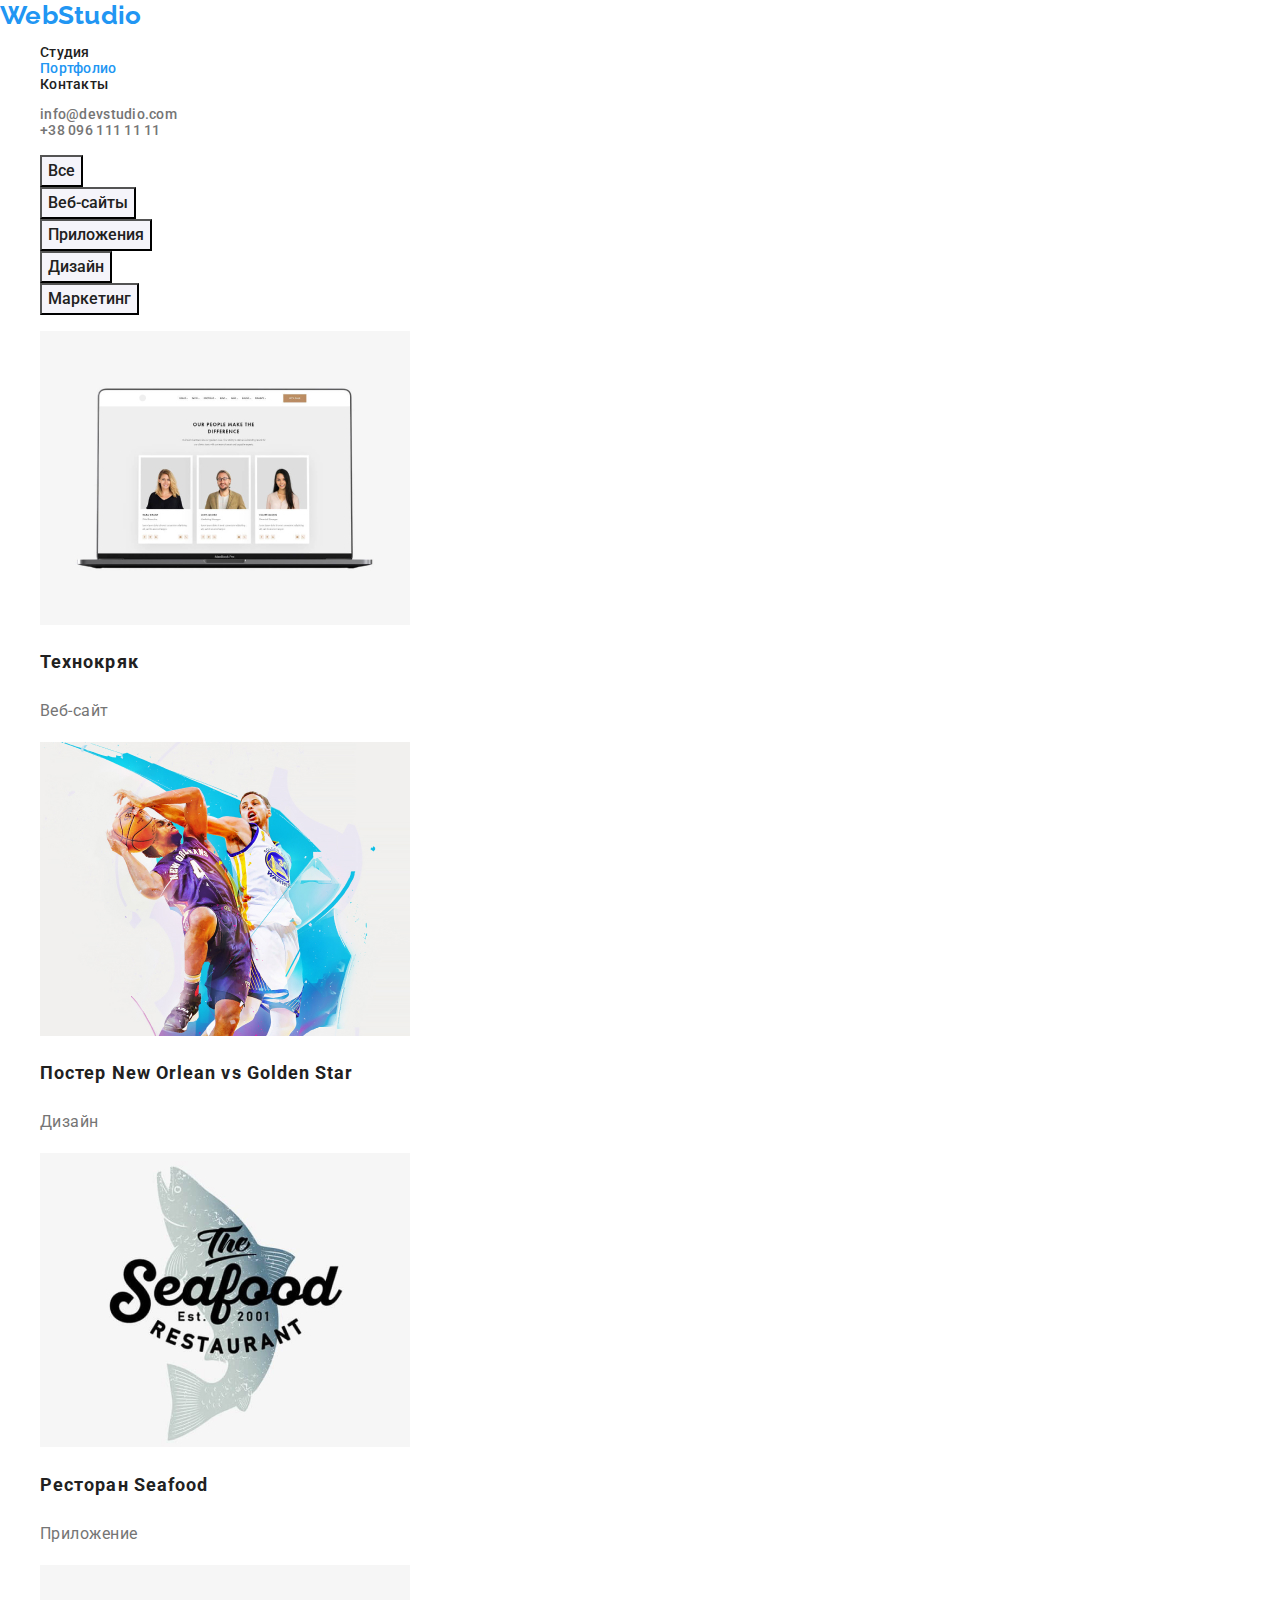
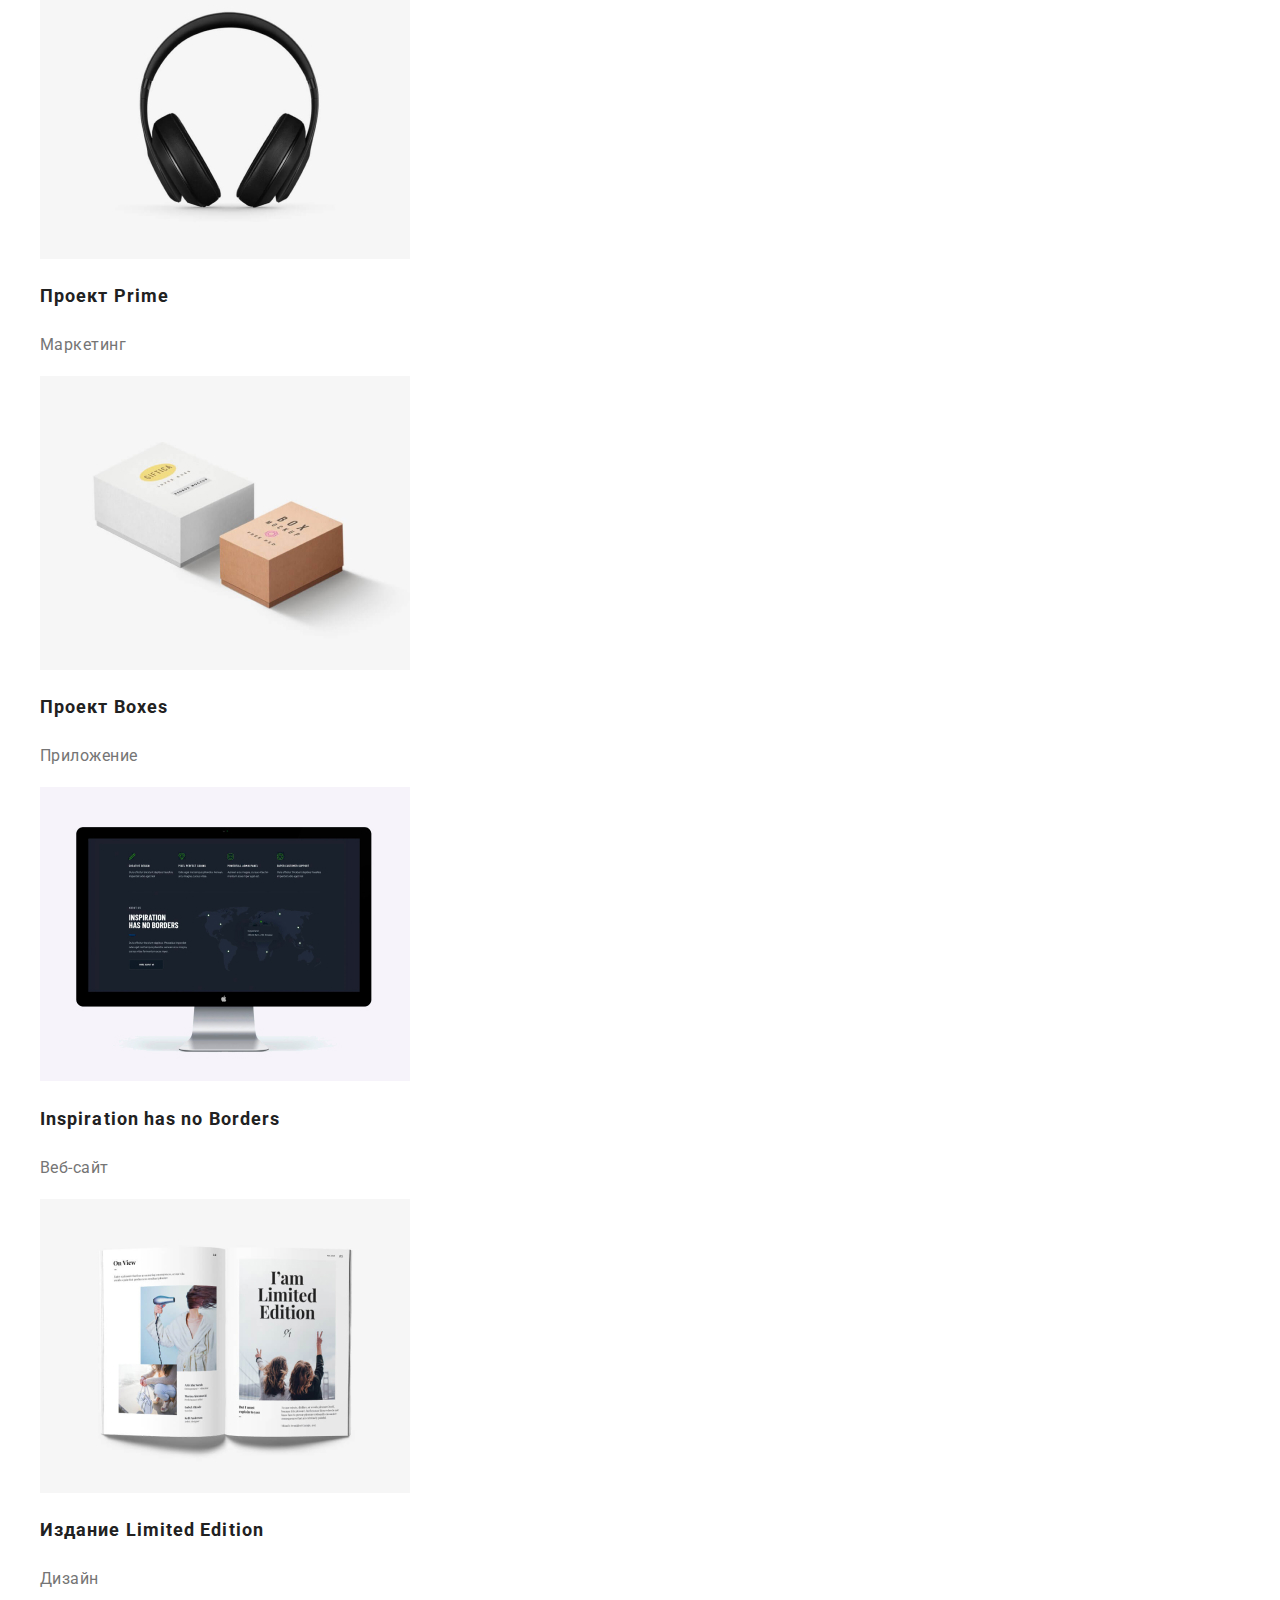
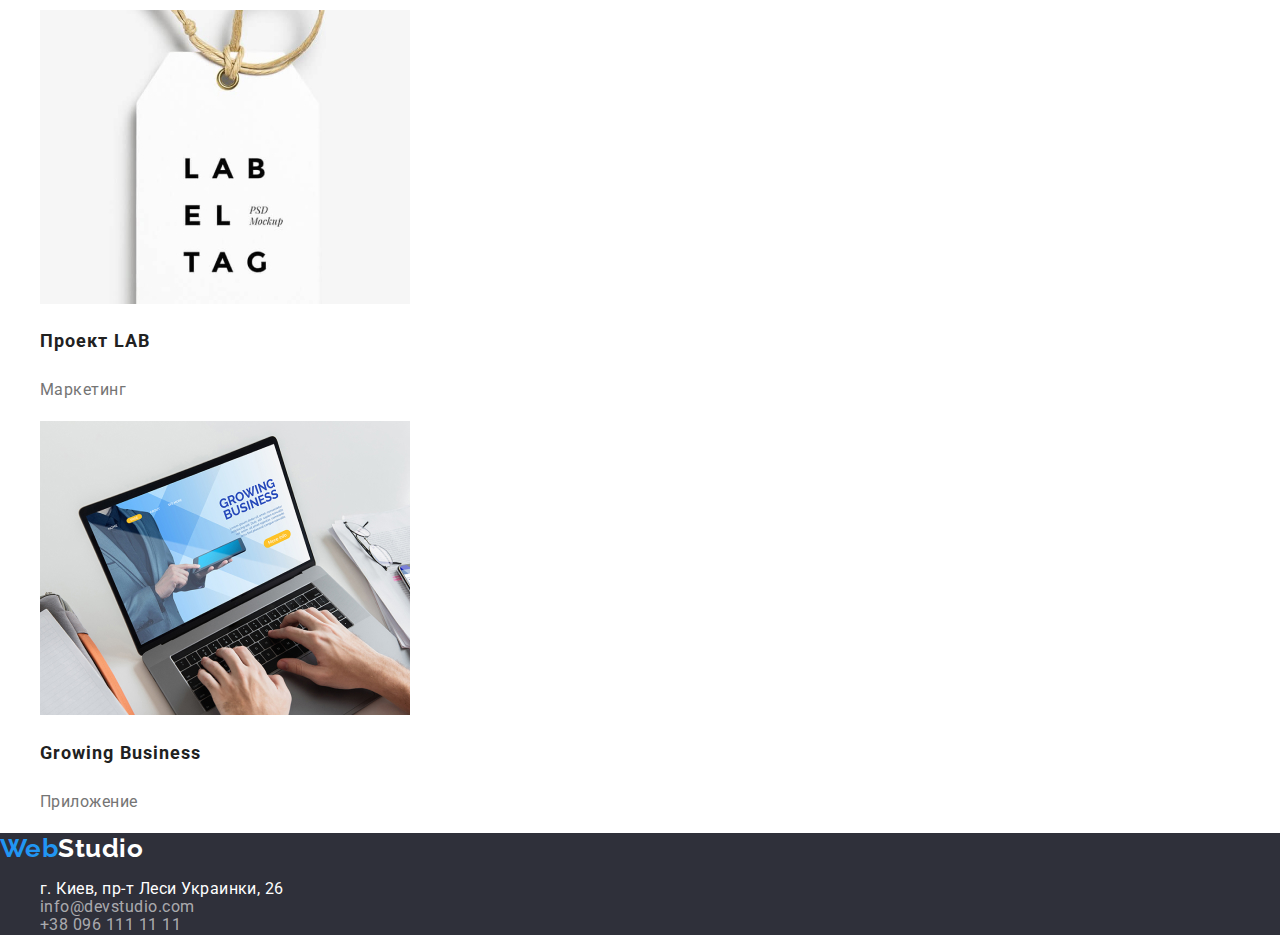
==== portfolio.html @ b7d8d353 "Добавляет файлы из ДЗ 2 и modern-normalize.min.css" ====
<!DOCTYPE html>
<html lang="en">

<head>
    <meta charset="UTF-8">
    <meta name="viewport" content="width=device-width, initial-scale=1.0">
    <title>Portfolio</title>
    <link href="https://fonts.googleapis.com/css2?family=Raleway:wght@700&family=Roboto:wght@400;500;700&display=swap"
        rel="stylesheet">
    <link rel="stylesheet"
        href="https://cdnjs.cloudflare.com/ajax/libs/modern-normalize/1.0.0/modern-normalize.min.css">
    <link rel="stylesheet" href="./css/style.css">
</head>

<body>
    <header class="header">
        <nav>
            <a href="./index.html" class="link logo"><span class="web">Web</span>Studio</a>

            <ul class="site-nav list">
                <li><a href="./index.html" class="link">Студия</a></li>
                <li><a href="./portfolio.html" class="link current">Портфолио</a></li>
                <li><a href="#contacts" class="link">Контакты</a></li>
            </ul>
        </nav>

        <address class="address">
            <ul class="list">
                <li><a href="mailto:info@devstudio.com" lang="en" class="link contacts-link">info@devstudio.com</a></li>
                <li><a href="tel:+380961111111" class="link contacts-link">+38 096 111 11 11</a></li>
            </ul>
        </address>
    </header>

    <main>

        <section class="section portfolio">

            <h1 hidden>Портфолио</h1>

            <ul class="list">
                <li><button type="button" class="filter">Все</button></li>
                <li><button type="button" class="filter">Веб-сайты</button></li>
                <li><button type="button" class="filter">Приложения</button></li>
                <li><button type="button" class="filter">Дизайн</button></li>
                <li><button type="button" class="filter">Маркетинг</button></li>
            </ul>

            <ul class="list">
                <li>
                    <img src="./images/portfolio/product1.jpg" alt="Ноутбук с открытым веб-сайтом" width="370">
                    <h2 class="subtitle">Технокряк</h2>
                    <p class="text">Веб-сайт</p>
                </li>
                <li>
                    <img src="./images/portfolio/product2.jpg" alt="Постер с двумя баскетболистами" width="370">
                    <h2 class="subtitle">Постер New Orlean vs Golden Star</h2>
                    <p class="text">Дизайн</p>
                </li>
                <li>
                    <img src="./images/portfolio/product3.jpg" alt="Логотип ресторана Сифуд" width="370">
                    <h2 class="subtitle">Ресторан Seafood</h2>
                    <p class="text">Приложение</p>
                </li>
                <li>
                    <img src="./images/portfolio/product4.jpg" alt="Наушники" width="370">
                    <h2 class="subtitle">Проект Prime</h2>
                    <p class="text">Маркетинг</p>
                </li>
                <li>
                    <img src="./images/portfolio/product5.jpg" alt="Две коробки" width="370">
                    <h2 class="subtitle">Проект Boxes</h2>
                    <p class="text">Приложение</p>
                </li>
                <li>
                    <img src="./images/portfolio/product6.jpg" alt="Монитор с открытым веб-сайтом" width="370">
                    <h2 class="subtitle">Inspiration has no Borders</h2>
                    <p class="text">Веб-сайт</p>
                </li>
                <li>
                    <img src="./images/portfolio/product7.jpg" alt="Страницы журнала" width="370">
                    <h2 class="subtitle">Издание Limited Edition</h2>
                    <p class="text">Дизайн</p>
                </li>
                <li>
                    <img src="./images/portfolio/product8.jpg" alt="Этикетка" width="370">
                    <h2 class="subtitle">Проект LAB</h2>
                    <p class="text">Маркетинг</p>
                </li>
                <li>
                    <img src="./images/portfolio/product9.jpg" alt="Создание приложения для бизнеса за ноутбуком"
                        width="370">
                    <h2 class="subtitle">Growing Business</h2>
                    <p class="text">Приложение</p>
                </li>
            </ul>

        </section>

    </main>

    <footer class="footer">
        <a href="./index.html" lang="en" class="link logo"><span class="web">Web</span>Studio</a>
        <address id="contacts" class="address">
            <ul class="list">
                <li>
                    <a href="https://goo.gl/maps/ZpMErmG3QKiE5SAo8" target="_blank" rel="noopener noreferer"
                        class="link map">г. Киев,
                        пр-т Леси Украинки, 26</a>
                </li>
                <li>
                    <a href="mailto:info@devstudio.com" lang="en" class="link contacts">info@devstudio.com</a>
                </li>
                <li>
                    <a href="tel:+380961111111" class="link contacts">+38 096 111 11 11</a>
                </li>
            </ul>
        </address>
    </footer>
</body>

</html>
---- css/style.css ----
:root {
  --primary-text-color: #757575;
  --title-text-color: #212121;
  --accent-color: #2196f3;
  --white: #ffffff;
  --black: #000000;
  --footer-address-color: rgba(255, 255, 255, 0.6);
  --bg-main: #2f303a;
  --bg-team: #f5f4fa;
}

body {
  color: var(--primary-text-color);
  font-family: "Roboto", sans-serif;
  font-style: normal;
  letter-spacing: 0.03em;
}

.link {
  text-decoration: none;
}

.header {
  background-color: var(--white);
  font-weight: 500;
  font-size: 14px;
  line-height: 1.14;
  letter-spacing: 0.02em;
}

.logo {
  font-family: "Raleway", sans-serif;
  font-weight: bold;
  font-size: 26px;
  line-height: 1.19;
}

.header .logo {
  color: var(--black);
}

.web {
  color: var(--accent-color);
}

.site-nav a {
  color: var(--title-text-color);
}

.site-nav .current {
  color: var(--accent-color);
}

.address {
  font-style: normal;
}

.contacts-link {
  color: var(--primary-text-color);
}

.hero {
  background-color: var(--bg-main);
}

.hero-title {
  font-weight: 900;
  font-size: 44px;
  line-height: 1.36;
  text-align: center;
  letter-spacing: 0.06em;
  text-transform: uppercase;
  color: var(--white);
}

.button {
  font-family: inherit;
  font-style: normal;
  font-weight: bold;
  font-size: 16px;
  line-height: 1.875;
  text-align: center;
  letter-spacing: 0.06em;
  color: var(--white);
  background-color: var(--accent-color);
}

.section .title {
  font-weight: bold;
  font-size: 36px;
  line-height: 1.17;
  text-align: center;
  color: var(--title-text-color);
}

.features,
.work {
  background-color: var(--white);
}

.features .subtitle {
  font-weight: bold;
  font-size: 14px;
  line-height: 1.14;
  text-transform: uppercase;
  color: var(--title-text-color);
}

.features .text {
  font-weight: normal;
  font-size: 14px;
  line-height: 1.71;
}

.team {
  background-color: var(--bg-team);
}

.team .subtitle {
  font-weight: 500;
  font-size: 16px;
  line-height: 1.19;
  text-align: center;
  color: var(--title-text-color);
}

.team .text {
  font-weight: normal;
  font-size: 16px;
  line-height: 1.19;
  text-align: center;
}

.list {
  list-style: none;
}

.footer {
  background-color: var(--bg-main);
}

.footer .logo {
  color: var(--white);
}

.footer .contacts {
  color: var(--footer-address-color);
}

.footer .map {
  color: var(--white);
}

.link:hover,
.link:focus {
  color: var(--accent-color);
}

.button:hover,
.button:focus {
  color: var(--accent-color);
  background-color: var(--white);
}

.filter {
  font-family: inherit;
  font-style: normal;
  font-weight: 500;
  font-size: 16px;
  line-height: 1.625;
  text-align: center;
  color: #212121;
  background-color: var(--bg-team);
}

.filter:hover,
.filter:focus {
  color: var(--white);
  background-color: var(--accent-color);
}

.portfolio .subtitle {
  font-weight: bold;
  font-size: 18px;
  line-height: 2;
  letter-spacing: 0.06em;
  color: var(--title-text-color);
}

.portfolio .text {
  font-weight: normal;
  font-size: 16px;
  line-height: 1.875;
}
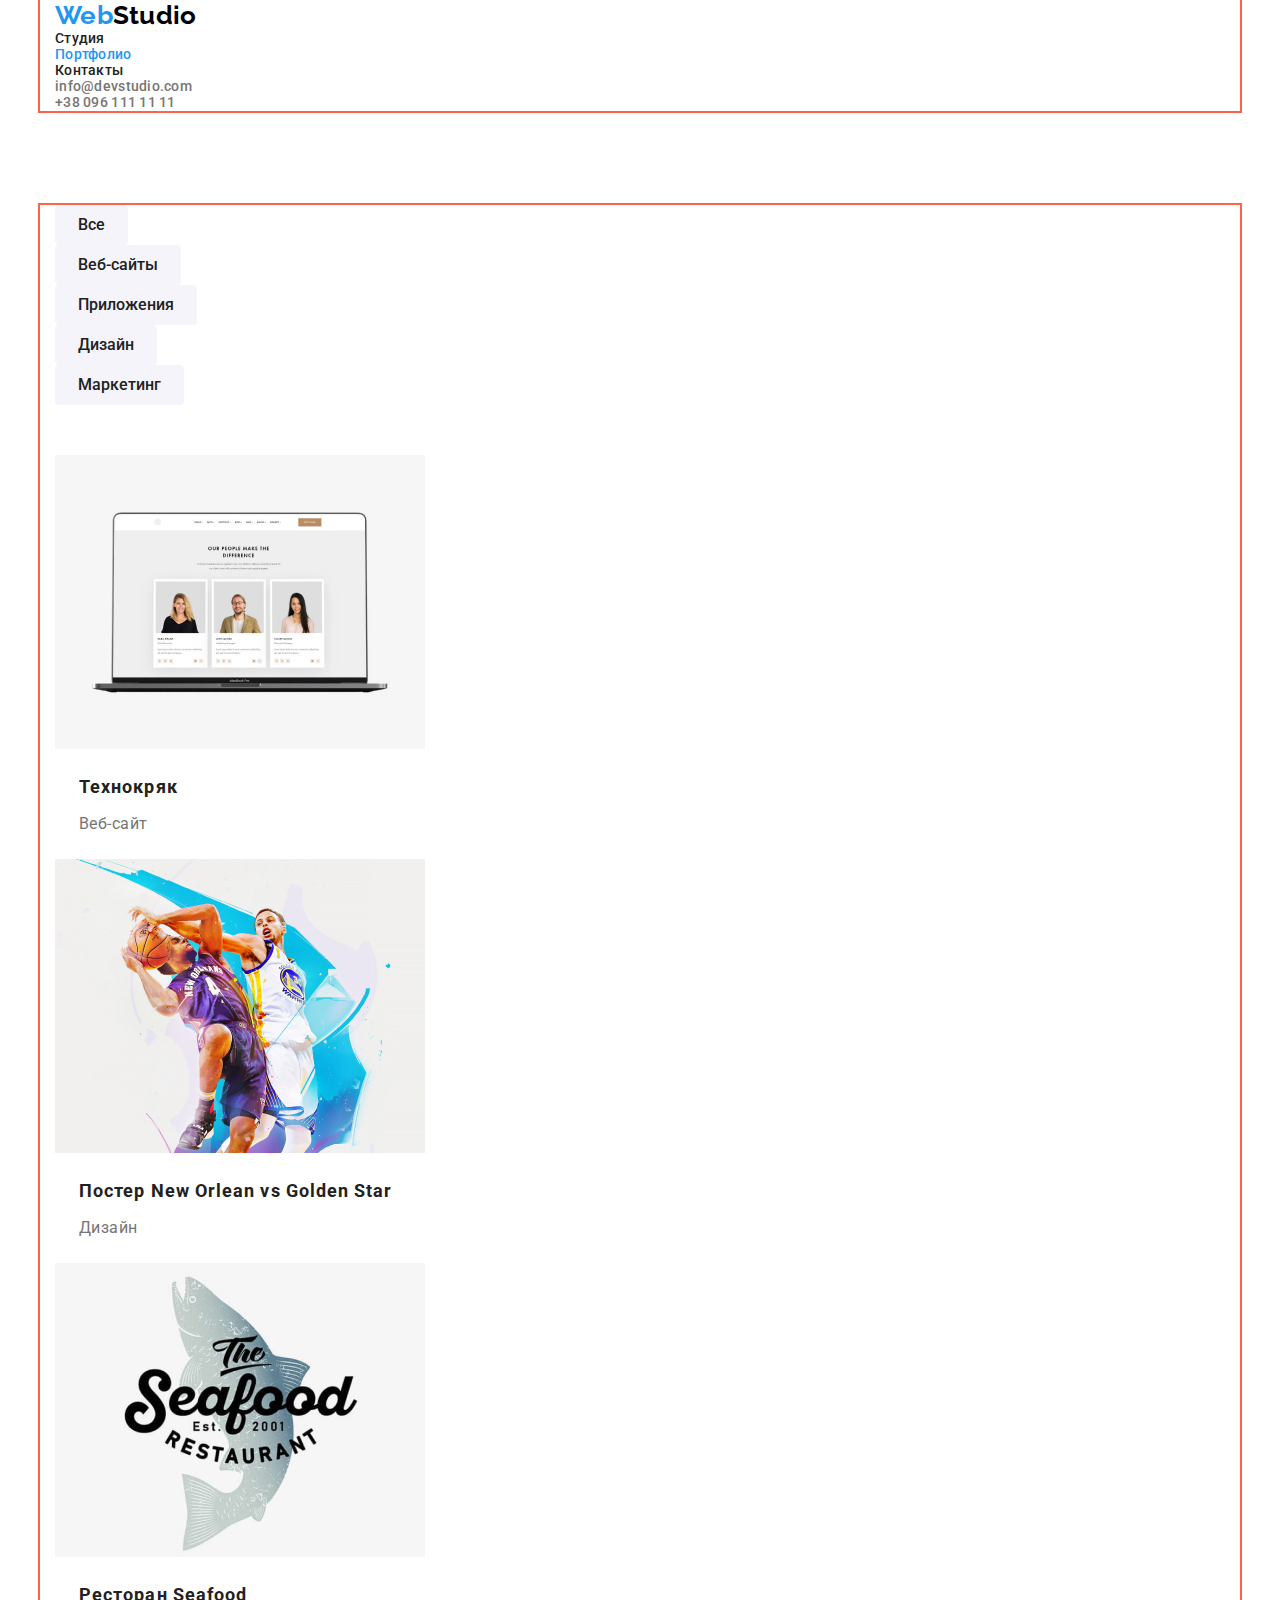
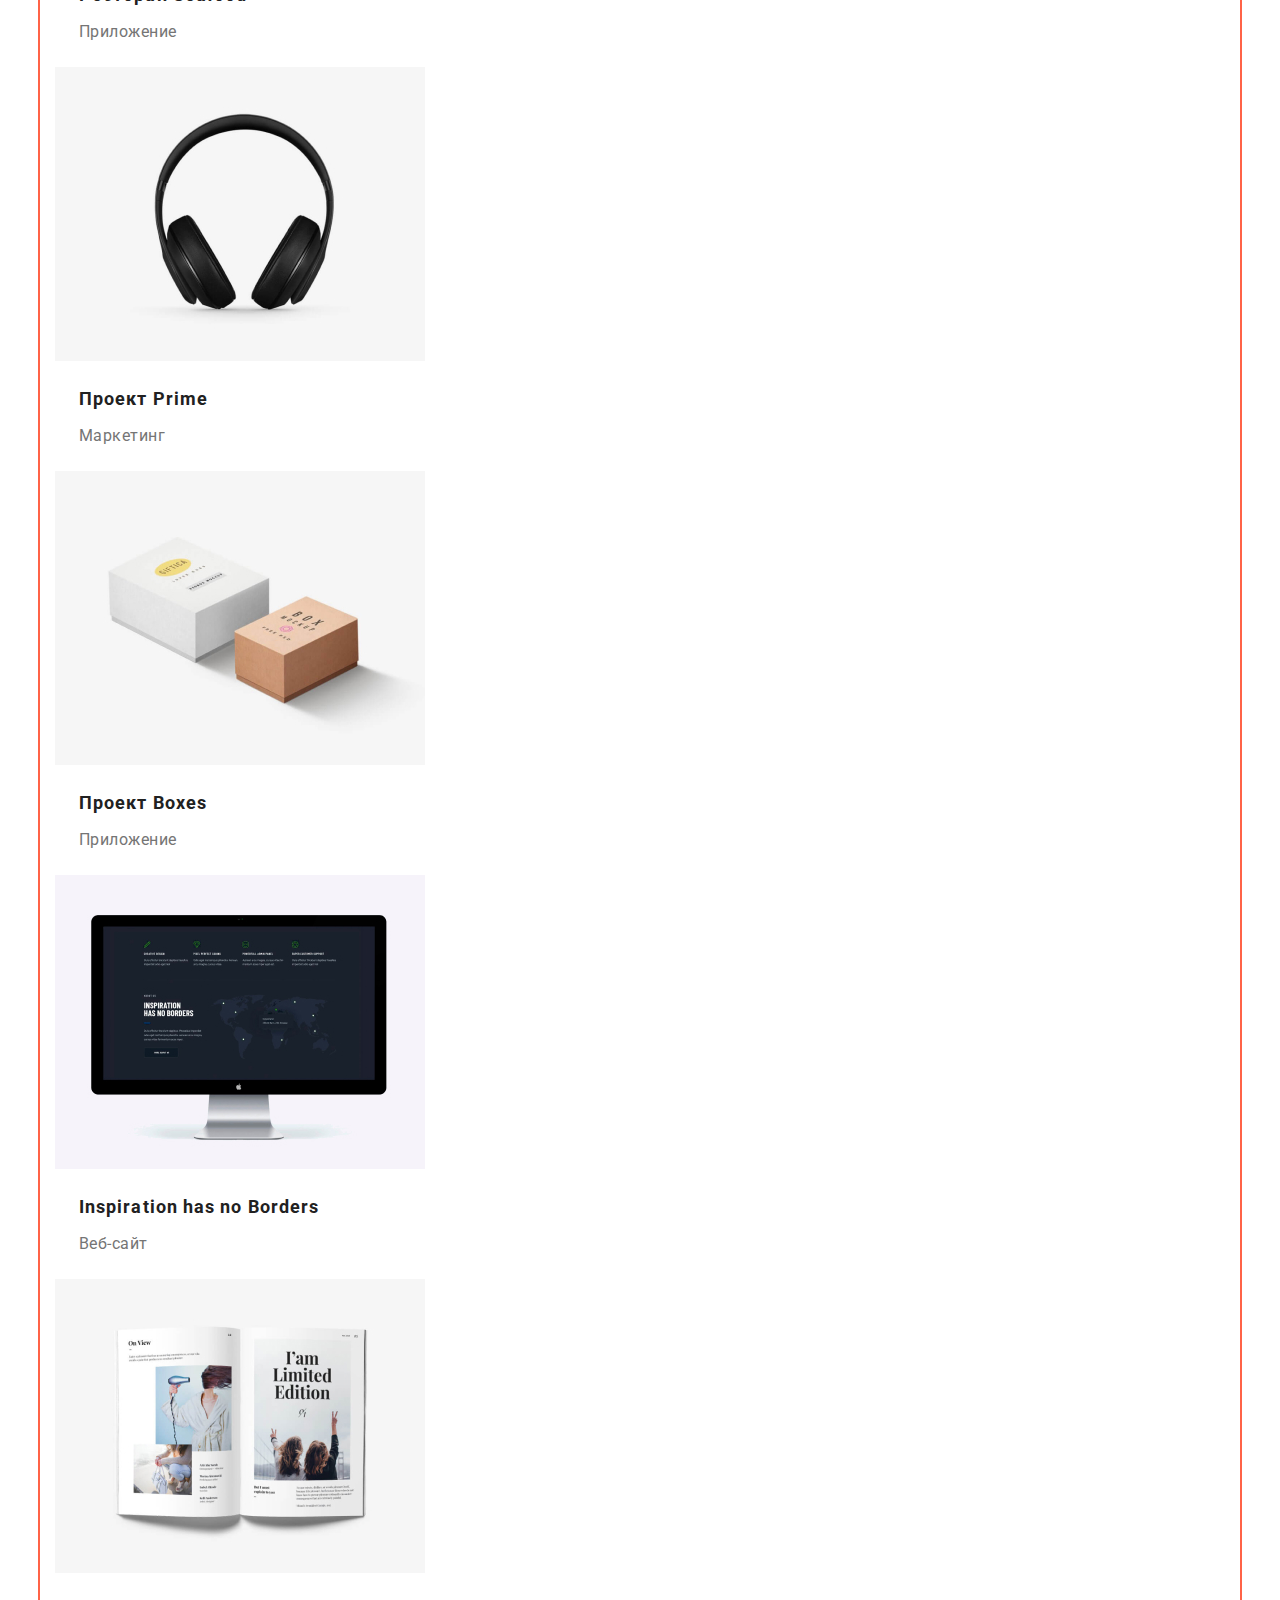
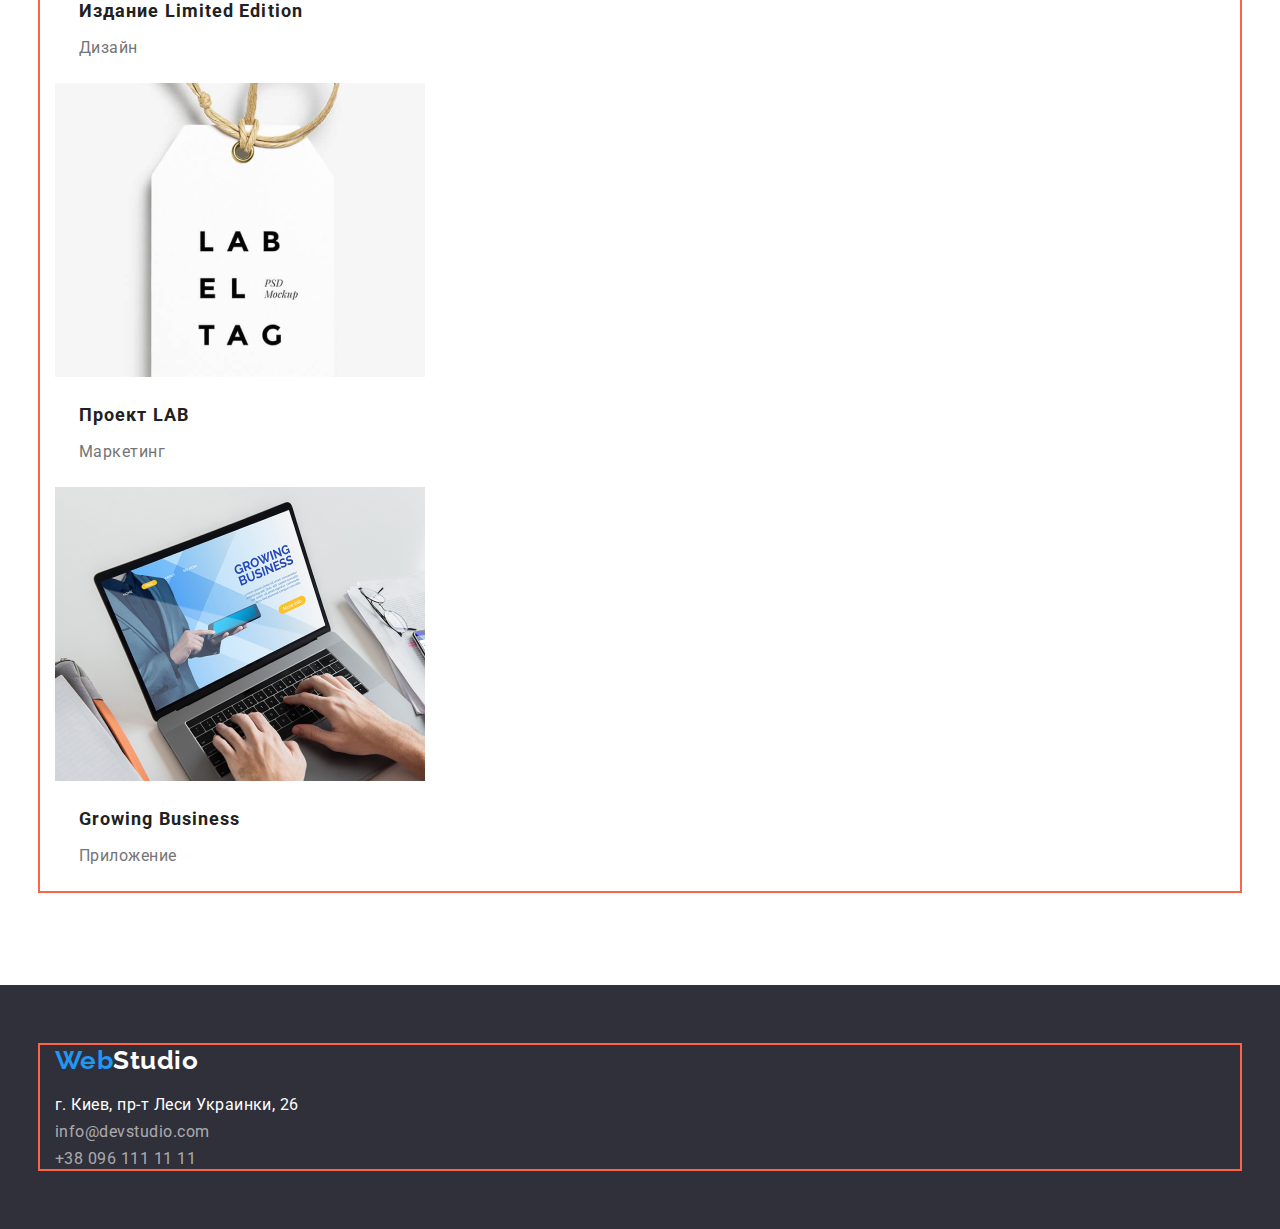
==== commit 31da5454: "Редактирует страницу Студия, Портфолио и стили" ====
--- a/portfolio.html
+++ b/portfolio.html
@@ -14,108 +14,135 @@
 
 <body>
     <header class="header">
-        <nav>
-            <a href="./index.html" class="link logo"><span class="web">Web</span>Studio</a>
+        <div class="container">
+            <nav>
+                <a href="./index.html" class="link logo"><span class="web">Web</span>Studio</a>
 
-            <ul class="site-nav list">
-                <li><a href="./index.html" class="link">Студия</a></li>
-                <li><a href="./portfolio.html" class="link current">Портфолио</a></li>
-                <li><a href="#contacts" class="link">Контакты</a></li>
-            </ul>
-        </nav>
+                <ul class="site-nav list">
+                    <li><a href="./index.html" class="link">Студия</a></li>
+                    <li><a href="./portfolio.html" class="link current">Портфолио</a></li>
+                    <li><a href="#contacts" class="link">Контакты</a></li>
+                </ul>
+            </nav>
 
-        <address class="address">
-            <ul class="list">
-                <li><a href="mailto:info@devstudio.com" lang="en" class="link contacts-link">info@devstudio.com</a></li>
-                <li><a href="tel:+380961111111" class="link contacts-link">+38 096 111 11 11</a></li>
-            </ul>
-        </address>
+            <address class="address">
+                <ul class="list">
+                    <li><a href="mailto:info@devstudio.com" lang="en" class="link contacts-link">info@devstudio.com</a>
+                    </li>
+                    <li><a href="tel:+380961111111" class="link contacts-link">+38 096 111 11 11</a></li>
+                </ul>
+            </address>
+        </div>
     </header>
 
     <main>
 
         <section class="section portfolio">
 
-            <h1 hidden>Портфолио</h1>
+            <div class="container">
 
-            <ul class="list">
-                <li><button type="button" class="filter">Все</button></li>
-                <li><button type="button" class="filter">Веб-сайты</button></li>
-                <li><button type="button" class="filter">Приложения</button></li>
-                <li><button type="button" class="filter">Дизайн</button></li>
-                <li><button type="button" class="filter">Маркетинг</button></li>
-            </ul>
+                <h1 hidden>Портфолио</h1>
 
-            <ul class="list">
-                <li>
-                    <img src="./images/portfolio/product1.jpg" alt="Ноутбук с открытым веб-сайтом" width="370">
-                    <h2 class="subtitle">Технокряк</h2>
-                    <p class="text">Веб-сайт</p>
-                </li>
-                <li>
-                    <img src="./images/portfolio/product2.jpg" alt="Постер с двумя баскетболистами" width="370">
-                    <h2 class="subtitle">Постер New Orlean vs Golden Star</h2>
-                    <p class="text">Дизайн</p>
-                </li>
-                <li>
-                    <img src="./images/portfolio/product3.jpg" alt="Логотип ресторана Сифуд" width="370">
-                    <h2 class="subtitle">Ресторан Seafood</h2>
-                    <p class="text">Приложение</p>
-                </li>
-                <li>
-                    <img src="./images/portfolio/product4.jpg" alt="Наушники" width="370">
-                    <h2 class="subtitle">Проект Prime</h2>
-                    <p class="text">Маркетинг</p>
-                </li>
-                <li>
-                    <img src="./images/portfolio/product5.jpg" alt="Две коробки" width="370">
-                    <h2 class="subtitle">Проект Boxes</h2>
-                    <p class="text">Приложение</p>
-                </li>
-                <li>
-                    <img src="./images/portfolio/product6.jpg" alt="Монитор с открытым веб-сайтом" width="370">
-                    <h2 class="subtitle">Inspiration has no Borders</h2>
-                    <p class="text">Веб-сайт</p>
-                </li>
-                <li>
-                    <img src="./images/portfolio/product7.jpg" alt="Страницы журнала" width="370">
-                    <h2 class="subtitle">Издание Limited Edition</h2>
-                    <p class="text">Дизайн</p>
-                </li>
-                <li>
-                    <img src="./images/portfolio/product8.jpg" alt="Этикетка" width="370">
-                    <h2 class="subtitle">Проект LAB</h2>
-                    <p class="text">Маркетинг</p>
-                </li>
-                <li>
-                    <img src="./images/portfolio/product9.jpg" alt="Создание приложения для бизнеса за ноутбуком"
-                        width="370">
-                    <h2 class="subtitle">Growing Business</h2>
-                    <p class="text">Приложение</p>
-                </li>
-            </ul>
+                <ul class="list filter-list">
+                    <li><button type="button" class="filter">Все</button></li>
+                    <li><button type="button" class="filter">Веб-сайты</button></li>
+                    <li><button type="button" class="filter">Приложения</button></li>
+                    <li><button type="button" class="filter">Дизайн</button></li>
+                    <li><button type="button" class="filter">Маркетинг</button></li>
+                </ul>
+
+                <ul class="list product-list">
+                    <li>
+                        <img src="./images/portfolio/product1.jpg" alt="Ноутбук с открытым веб-сайтом" width="370">
+                        <div class="product">
+                            <h2 class="subtitle">Технокряк</h2>
+                            <p class="text">Веб-сайт</p>
+                        </div>
+                    </li>
+                    <li>
+                        <img src="./images/portfolio/product2.jpg" alt="Постер с двумя баскетболистами" width="370">
+                        <div class="product">
+                            <h2 class="subtitle">Постер New Orlean vs Golden Star</h2>
+                            <p class="text">Дизайн</p>
+                        </div>
+                    </li>
+                    <li>
+                        <img src="./images/portfolio/product3.jpg" alt="Логотип ресторана Сифуд" width="370">
+                        <div class="product">
+                            <h2 class="subtitle">Ресторан Seafood</h2>
+                            <p class="text">Приложение</p>
+                        </div>
+                    </li>
+                    <li>
+                        <img src="./images/portfolio/product4.jpg" alt="Наушники" width="370">
+                        <div class="product">
+                            <h2 class="subtitle">Проект Prime</h2>
+                            <p class="text">Маркетинг</p>
+                        </div>
+                    </li>
+                    <li>
+                        <img src="./images/portfolio/product5.jpg" alt="Две коробки" width="370">
+                        <div class="product">
+                            <h2 class="subtitle">Проект Boxes</h2>
+                            <p class="text">Приложение</p>
+                        </div>
+                    </li>
+                    <li>
+                        <img src="./images/portfolio/product6.jpg" alt="Монитор с открытым веб-сайтом" width="370">
+                        <div class="product">
+                            <h2 class="subtitle">Inspiration has no Borders</h2>
+                            <p class="text">Веб-сайт</p>
+                        </div>
+                    </li>
+                    <li>
+                        <img src="./images/portfolio/product7.jpg" alt="Страницы журнала" width="370">
+                        <div class="product">
+                            <h2 class="subtitle">Издание Limited Edition</h2>
+                            <p class="text">Дизайн</p>
+                        </div>
+                    </li>
+                    <li>
+                        <img src="./images/portfolio/product8.jpg" alt="Этикетка" width="370">
+                        <div class="product">
+                            <h2 class="subtitle">Проект LAB</h2>
+                            <p class="text">Маркетинг</p>
+                        </div>
+                    </li>
+                    <li>
+                        <img src="./images/portfolio/product9.jpg" alt="Создание приложения для бизнеса за ноутбуком"
+                            width="370">
+                        <div class="product">
+                            <h2 class="subtitle">Growing Business</h2>
+                            <p class="text">Приложение</p>
+                        </div>
+                    </li>
+                </ul>
+
+            </div>
 
         </section>
 
     </main>
 
     <footer class="footer">
-        <a href="./index.html" lang="en" class="link logo"><span class="web">Web</span>Studio</a>
-        <address id="contacts" class="address">
-            <ul class="list">
-                <li>
-                    <a href="https://goo.gl/maps/ZpMErmG3QKiE5SAo8" target="_blank" rel="noopener noreferer"
-                        class="link map">г. Киев,
-                        пр-т Леси Украинки, 26</a>
-                </li>
-                <li>
-                    <a href="mailto:info@devstudio.com" lang="en" class="link contacts">info@devstudio.com</a>
-                </li>
-                <li>
-                    <a href="tel:+380961111111" class="link contacts">+38 096 111 11 11</a>
-                </li>
-            </ul>
-        </address>
+        <div class="container">
+            <a href="./index.html" lang="en" class="link logo"><span class="web">Web</span>Studio</a>
+            <address id="contacts" class="address">
+                <ul class="list">
+                    <li>
+                        <a href="https://goo.gl/maps/ZpMErmG3QKiE5SAo8" target="_blank" rel="noopener noreferer"
+                            class="link map">г. Киев,
+                            пр-т Леси Украинки, 26</a>
+                    </li>
+                    <li>
+                        <a href="mailto:info@devstudio.com" lang="en" class="link contacts">info@devstudio.com</a>
+                    </li>
+                    <li>
+                        <a href="tel:+380961111111" class="link contacts">+38 096 111 11 11</a>
+                    </li>
+                </ul>
+            </address>
+        </div>
     </footer>
 </body>
 
--- a/css/style.css
+++ b/css/style.css
@@ -9,11 +9,29 @@
   --bg-team: #f5f4fa;
 }
 
+html {
+  box-sizing: border-box;
+}
+
+*,
+*::before,
+*::after {
+  box-sizing: inherit;
+}
+
 body {
   color: var(--primary-text-color);
   font-family: "Roboto", sans-serif;
   font-style: normal;
   letter-spacing: 0.03em;
+}
+
+.container {
+  width: 1200px;
+  padding-left: 15px;
+  padding-right: 15px;
+  margin: 0 auto;
+  outline: 2px solid tomato;
 }
 
 .link {
@@ -29,6 +47,8 @@
 }
 
 .logo {
+  display: inline-block;
+
   font-family: "Raleway", sans-serif;
   font-weight: bold;
   font-size: 26px;
@@ -45,6 +65,7 @@
 
 .site-nav a {
   color: var(--title-text-color);
+  display: inline-block;
 }
 
 .site-nav .current {
@@ -57,23 +78,35 @@
 
 .contacts-link {
   color: var(--primary-text-color);
+  display: inline-block;
 }
 
 .hero {
   background-color: var(--bg-main);
+  text-align: center;
+  padding-top: 200px;
+  padding-bottom: 200px;
 }
 
 .hero-title {
+  margin-top: 0;
+  margin-bottom: 30px;
+
   font-weight: 900;
   font-size: 44px;
   line-height: 1.36;
-  text-align: center;
   letter-spacing: 0.06em;
   text-transform: uppercase;
   color: var(--white);
 }
 
 .button {
+  display: inline-block;
+  padding: 10px 32px;
+  border-radius: 4px;
+  min-width: 200px;
+  border: 1px solid transparent;
+
   font-family: inherit;
   font-style: normal;
   font-weight: bold;
@@ -85,7 +118,25 @@
   background-color: var(--accent-color);
 }
 
+.section {
+  padding-top: 94px;
+  padding-bottom: 94px;
+}
+
+.section.work {
+  padding-top: 0;
+}
+
+img {
+  display: block;
+  max-width: 100%;
+  height: auto;
+}
+
 .section .title {
+  margin-top: 0;
+  margin-bottom: 50px;
+
   font-weight: bold;
   font-size: 36px;
   line-height: 1.17;
@@ -99,6 +150,9 @@
 }
 
 .features .subtitle {
+  margin-top: 0;
+  margin-bottom: 10px;
+
   font-weight: bold;
   font-size: 14px;
   line-height: 1.14;
@@ -107,6 +161,9 @@
 }
 
 .features .text {
+  margin-top: 0;
+  margin-bottom: 0;
+
   font-weight: normal;
   font-size: 14px;
   line-height: 1.71;
@@ -116,7 +173,17 @@
   background-color: var(--bg-team);
 }
 
+.team li {
+  background: var(--white);
+  box-shadow: 0px 1px 3px rgba(0, 0, 0, 0.12), 0px 1px 1px rgba(0, 0, 0, 0.14),
+    0px 2px 1px rgba(0, 0, 0, 0.2);
+  border-radius: 0px 0px 4px 4px;
+}
+
 .team .subtitle {
+  margin-top: 0;
+  margin-bottom: 10px;
+
   font-weight: 500;
   font-size: 16px;
   line-height: 1.19;
@@ -125,30 +192,49 @@
 }
 
 .team .text {
+  margin-top: 0;
+  margin-bottom: 0;
+
   font-weight: normal;
   font-size: 16px;
   line-height: 1.19;
   text-align: center;
+}
+
+.workers {
+  padding-top: 30px;
+  padding-bottom: 30px;
 }
 
 .list {
   list-style: none;
+  padding: 0;
+  margin: 0;
 }
 
 .footer {
   background-color: var(--bg-main);
+  padding-top: 60px;
+  padding-bottom: 60px;
 }
 
 .footer .logo {
   color: var(--white);
+  margin-bottom: 20px;
+}
+
+.footer li:not(:last-child) {
+  margin-bottom: 9px;
 }
 
 .footer .contacts {
   color: var(--footer-address-color);
+  display: inline-block;
 }
 
 .footer .map {
   color: var(--white);
+  display: inline-block;
 }
 
 .link:hover,
@@ -163,14 +249,28 @@
 }
 
 .filter {
+  padding: 6px 22px;
+  border-radius: 4px;
+  border: 1px solid transparent;
+
   font-family: inherit;
   font-style: normal;
   font-weight: 500;
   font-size: 16px;
   line-height: 1.625;
   text-align: center;
-  color: #212121;
+  color: var(--title-text-color);
   background-color: var(--bg-team);
+}
+
+.filter-list {
+  margin-bottom: 50px;
+
+  /* display: flex; */
+}
+
+.filter-list button {
+  display: inline-block;
 }
 
 .filter:hover,
@@ -180,6 +280,9 @@
 }
 
 .portfolio .subtitle {
+  margin-top: 0;
+  margin-bottom: 4px;
+
   font-weight: bold;
   font-size: 18px;
   line-height: 2;
@@ -188,7 +291,14 @@
 }
 
 .portfolio .text {
+  margin-top: 0;
+  margin-bottom: 0;
+
   font-weight: normal;
   font-size: 16px;
   line-height: 1.875;
 }
+
+.product {
+  padding: 20px 24px;
+}
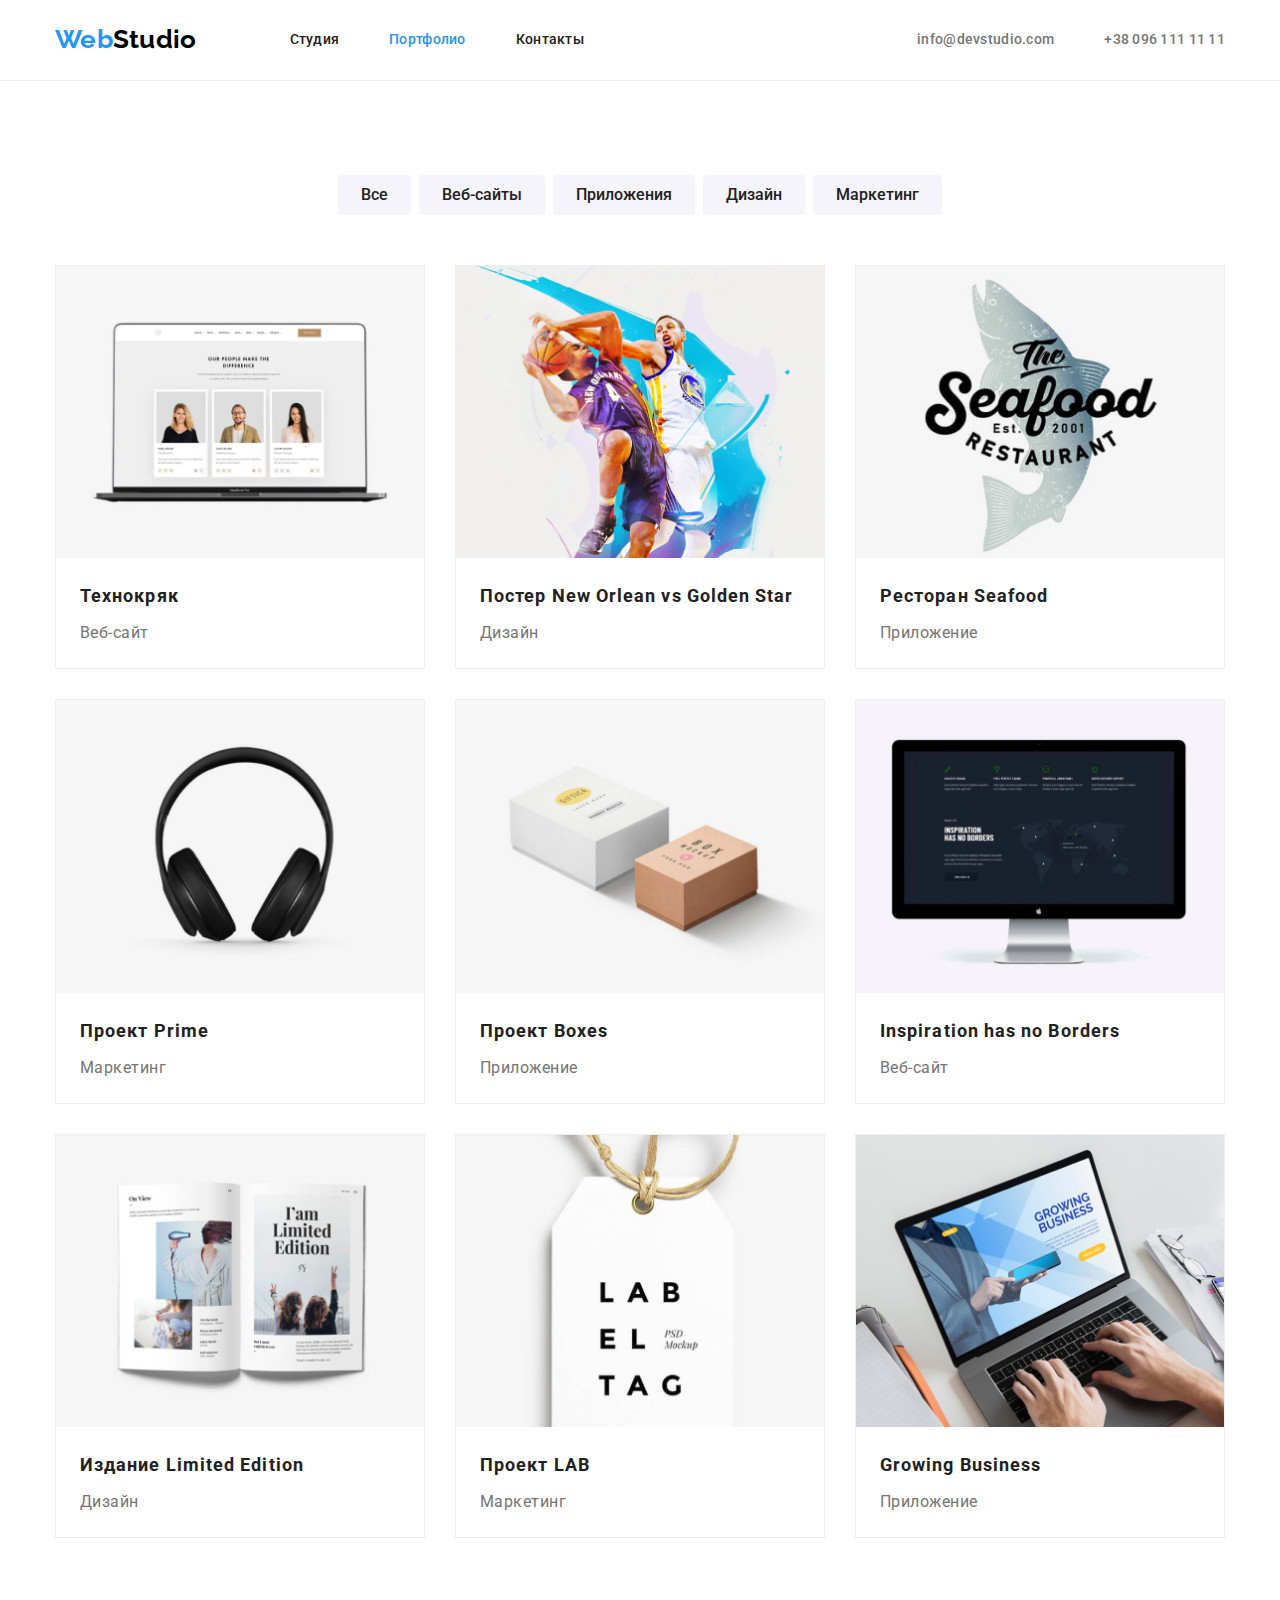
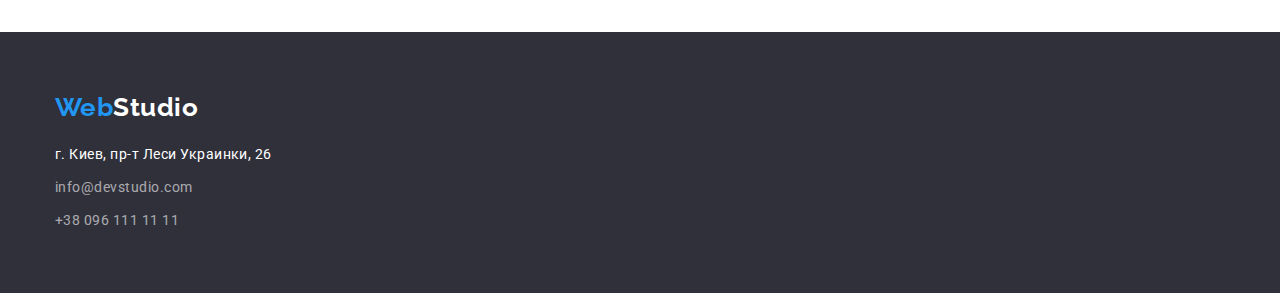
==== commit 6a40fcb9: "Добавляет flexbox на страницу Портфолио, редактирует стили" ====
--- a/portfolio.html
+++ b/portfolio.html
@@ -14,22 +14,23 @@
 
 <body>
     <header class="header">
-        <div class="container">
-            <nav>
+        <div class="container main-nav">
+            <nav class="second-nav">
                 <a href="./index.html" class="link logo"><span class="web">Web</span>Studio</a>
 
                 <ul class="site-nav list">
-                    <li><a href="./index.html" class="link">Студия</a></li>
-                    <li><a href="./portfolio.html" class="link current">Портфолио</a></li>
-                    <li><a href="#contacts" class="link">Контакты</a></li>
+                    <li class="item"><a href="./index.html" class="link">Студия</a></li>
+                    <li class="item"><a href="./portfolio.html" class="link current">Портфолио</a></li>
+                    <li class="item"><a href="#contacts" class="link">Контакты</a></li>
                 </ul>
             </nav>
 
             <address class="address">
-                <ul class="list">
-                    <li><a href="mailto:info@devstudio.com" lang="en" class="link contacts-link">info@devstudio.com</a>
+                <ul class="contacts-nav list">
+                    <li class="item"><a href="mailto:info@devstudio.com" lang="en"
+                            class="link contacts-link">info@devstudio.com</a>
                     </li>
-                    <li><a href="tel:+380961111111" class="link contacts-link">+38 096 111 11 11</a></li>
+                    <li class="item"><a href="tel:+380961111111" class="link contacts-link">+38 096 111 11 11</a></li>
                 </ul>
             </address>
         </div>
@@ -44,71 +45,71 @@
                 <h1 hidden>Портфолио</h1>
 
                 <ul class="list filter-list">
-                    <li><button type="button" class="filter">Все</button></li>
-                    <li><button type="button" class="filter">Веб-сайты</button></li>
-                    <li><button type="button" class="filter">Приложения</button></li>
-                    <li><button type="button" class="filter">Дизайн</button></li>
-                    <li><button type="button" class="filter">Маркетинг</button></li>
+                    <li class="item"><button type="button" class="filter">Все</button></li>
+                    <li class="item"><button type="button" class="filter">Веб-сайты</button></li>
+                    <li class="item"><button type="button" class="filter">Приложения</button></li>
+                    <li class="item"><button type="button" class="filter">Дизайн</button></li>
+                    <li class="item"><button type="button" class="filter">Маркетинг</button></li>
                 </ul>
 
                 <ul class="list product-list">
-                    <li>
+                    <li class="item">
                         <img src="./images/portfolio/product1.jpg" alt="Ноутбук с открытым веб-сайтом" width="370">
                         <div class="product">
                             <h2 class="subtitle">Технокряк</h2>
                             <p class="text">Веб-сайт</p>
                         </div>
                     </li>
-                    <li>
+                    <li class="item">
                         <img src="./images/portfolio/product2.jpg" alt="Постер с двумя баскетболистами" width="370">
                         <div class="product">
                             <h2 class="subtitle">Постер New Orlean vs Golden Star</h2>
                             <p class="text">Дизайн</p>
                         </div>
                     </li>
-                    <li>
+                    <li class="item">
                         <img src="./images/portfolio/product3.jpg" alt="Логотип ресторана Сифуд" width="370">
                         <div class="product">
                             <h2 class="subtitle">Ресторан Seafood</h2>
                             <p class="text">Приложение</p>
                         </div>
                     </li>
-                    <li>
+                    <li class="item">
                         <img src="./images/portfolio/product4.jpg" alt="Наушники" width="370">
                         <div class="product">
                             <h2 class="subtitle">Проект Prime</h2>
                             <p class="text">Маркетинг</p>
                         </div>
                     </li>
-                    <li>
+                    <li class="item">
                         <img src="./images/portfolio/product5.jpg" alt="Две коробки" width="370">
                         <div class="product">
                             <h2 class="subtitle">Проект Boxes</h2>
                             <p class="text">Приложение</p>
                         </div>
                     </li>
-                    <li>
+                    <li class="item">
                         <img src="./images/portfolio/product6.jpg" alt="Монитор с открытым веб-сайтом" width="370">
                         <div class="product">
                             <h2 class="subtitle">Inspiration has no Borders</h2>
                             <p class="text">Веб-сайт</p>
                         </div>
                     </li>
-                    <li>
+                    <li class="item">
                         <img src="./images/portfolio/product7.jpg" alt="Страницы журнала" width="370">
                         <div class="product">
                             <h2 class="subtitle">Издание Limited Edition</h2>
                             <p class="text">Дизайн</p>
                         </div>
                     </li>
-                    <li>
+                    <li class="item">
                         <img src="./images/portfolio/product8.jpg" alt="Этикетка" width="370">
                         <div class="product">
                             <h2 class="subtitle">Проект LAB</h2>
                             <p class="text">Маркетинг</p>
                         </div>
                     </li>
-                    <li>
+                    <li class="item">
                         <img src="./images/portfolio/product9.jpg" alt="Создание приложения для бизнеса за ноутбуком"
                             width="370">
                         <div class="product">
--- a/css/style.css
+++ b/css/style.css
@@ -31,7 +31,6 @@
   padding-left: 15px;
   padding-right: 15px;
   margin: 0 auto;
-  outline: 2px solid tomato;
 }
 
 .link {
@@ -44,6 +43,17 @@
   font-size: 14px;
   line-height: 1.14;
   letter-spacing: 0.02em;
+  border-bottom: 1px solid #ececec;
+}
+
+.main-nav {
+  display: flex;
+  align-items: center;
+  justify-content: space-between;
+}
+
+.second-nav {
+  display: flex;
 }
 
 .logo {
@@ -56,6 +66,10 @@
 }
 
 .header .logo {
+  padding-top: 24px;
+  padding-bottom: 25px;
+  margin-right: 93px;
+
   color: var(--black);
 }
 
@@ -63,9 +77,21 @@
   color: var(--accent-color);
 }
 
+.site-nav {
+  display: flex;
+}
+
+.site-nav .item:not(:last-child),
+.contacts-nav .item:not(:last-child) {
+  margin-right: 50px;
+}
+
 .site-nav a {
-  color: var(--title-text-color);
-  display: inline-block;
+  display: block;
+  padding-top: 32px;
+  padding-bottom: 32px;
+
+  color: var(--title-text-color);
 }
 
 .site-nav .current {
@@ -76,7 +102,14 @@
   font-style: normal;
 }
 
+.contacts-nav {
+  display: flex;
+}
+
 .contacts-link {
+  padding-top: 32px;
+  padding-bottom: 32px;
+
   color: var(--primary-text-color);
   display: inline-block;
 }
@@ -149,6 +182,20 @@
   background-color: var(--white);
 }
 
+.features-list {
+  display: flex;
+  justify-content: space-between;
+}
+
+.features-list .item,
+.team-list .item {
+  width: calc((100% - 90px) / 4);
+}
+
+.features-list .item:not(:last-child) {
+  margin-right: 30px;
+}
+
 .features .subtitle {
   margin-top: 0;
   margin-bottom: 10px;
@@ -169,8 +216,24 @@
   line-height: 1.71;
 }
 
+.work-list {
+  display: flex;
+}
+
+.work-list .item:not(:last-child) {
+  margin-right: 30px;
+}
+
 .team {
   background-color: var(--bg-team);
+}
+
+.team-list {
+  display: flex;
+}
+
+.team-list .item:not(:last-child) {
+  margin-right: 30px;
 }
 
 .team li {
@@ -216,11 +279,18 @@
   background-color: var(--bg-main);
   padding-top: 60px;
   padding-bottom: 60px;
+
+  font-size: 14px;
+  line-height: 1.71;
 }
 
 .footer .logo {
   color: var(--white);
   margin-bottom: 20px;
+}
+
+.footer .address {
+  width: 231px;
 }
 
 .footer li:not(:last-child) {
@@ -264,9 +334,13 @@
 }
 
 .filter-list {
+  display: flex;
   margin-bottom: 50px;
-
-  /* display: flex; */
+  justify-content: center;
+}
+
+.filter-list .item:not(:last-child) {
+  margin-right: 8px;
 }
 
 .filter-list button {
@@ -279,7 +353,27 @@
   background-color: var(--accent-color);
 }
 
-.portfolio .subtitle {
+.product-list {
+  display: flex;
+  flex-wrap: wrap;
+}
+
+.product-list .item {
+  width: calc((100% - 60px) / 3);
+  margin-right: 30px;
+  margin-bottom: 30px;
+  border: 1px solid #eeeeee;
+}
+
+.product-list .item:nth-child(3n) {
+  margin-right: 0;
+}
+
+.product-list .item:nth-last-child(-n + 3) {
+  margin-bottom: 0;
+}
+
+.product-list .subtitle {
   margin-top: 0;
   margin-bottom: 4px;
 
@@ -290,7 +384,7 @@
   color: var(--title-text-color);
 }
 
-.portfolio .text {
+.product-list .text {
   margin-top: 0;
   margin-bottom: 0;
 
